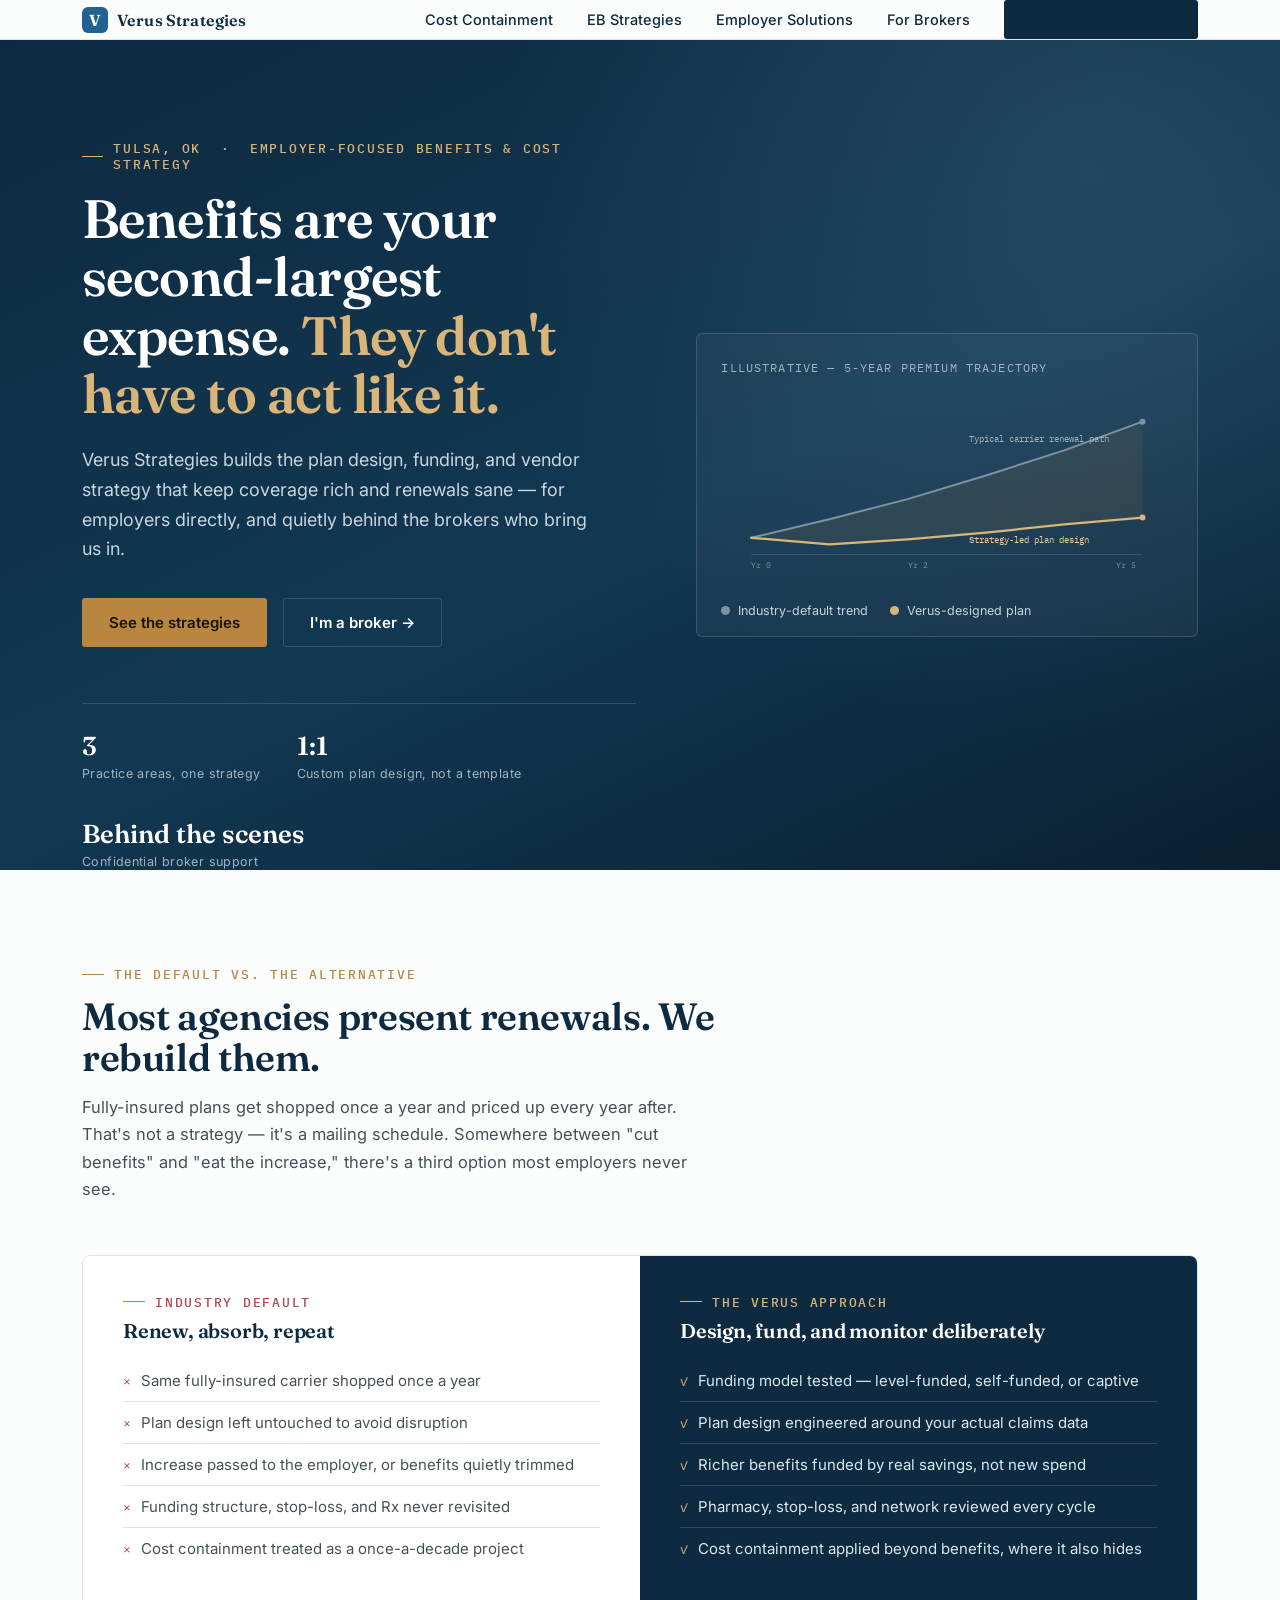
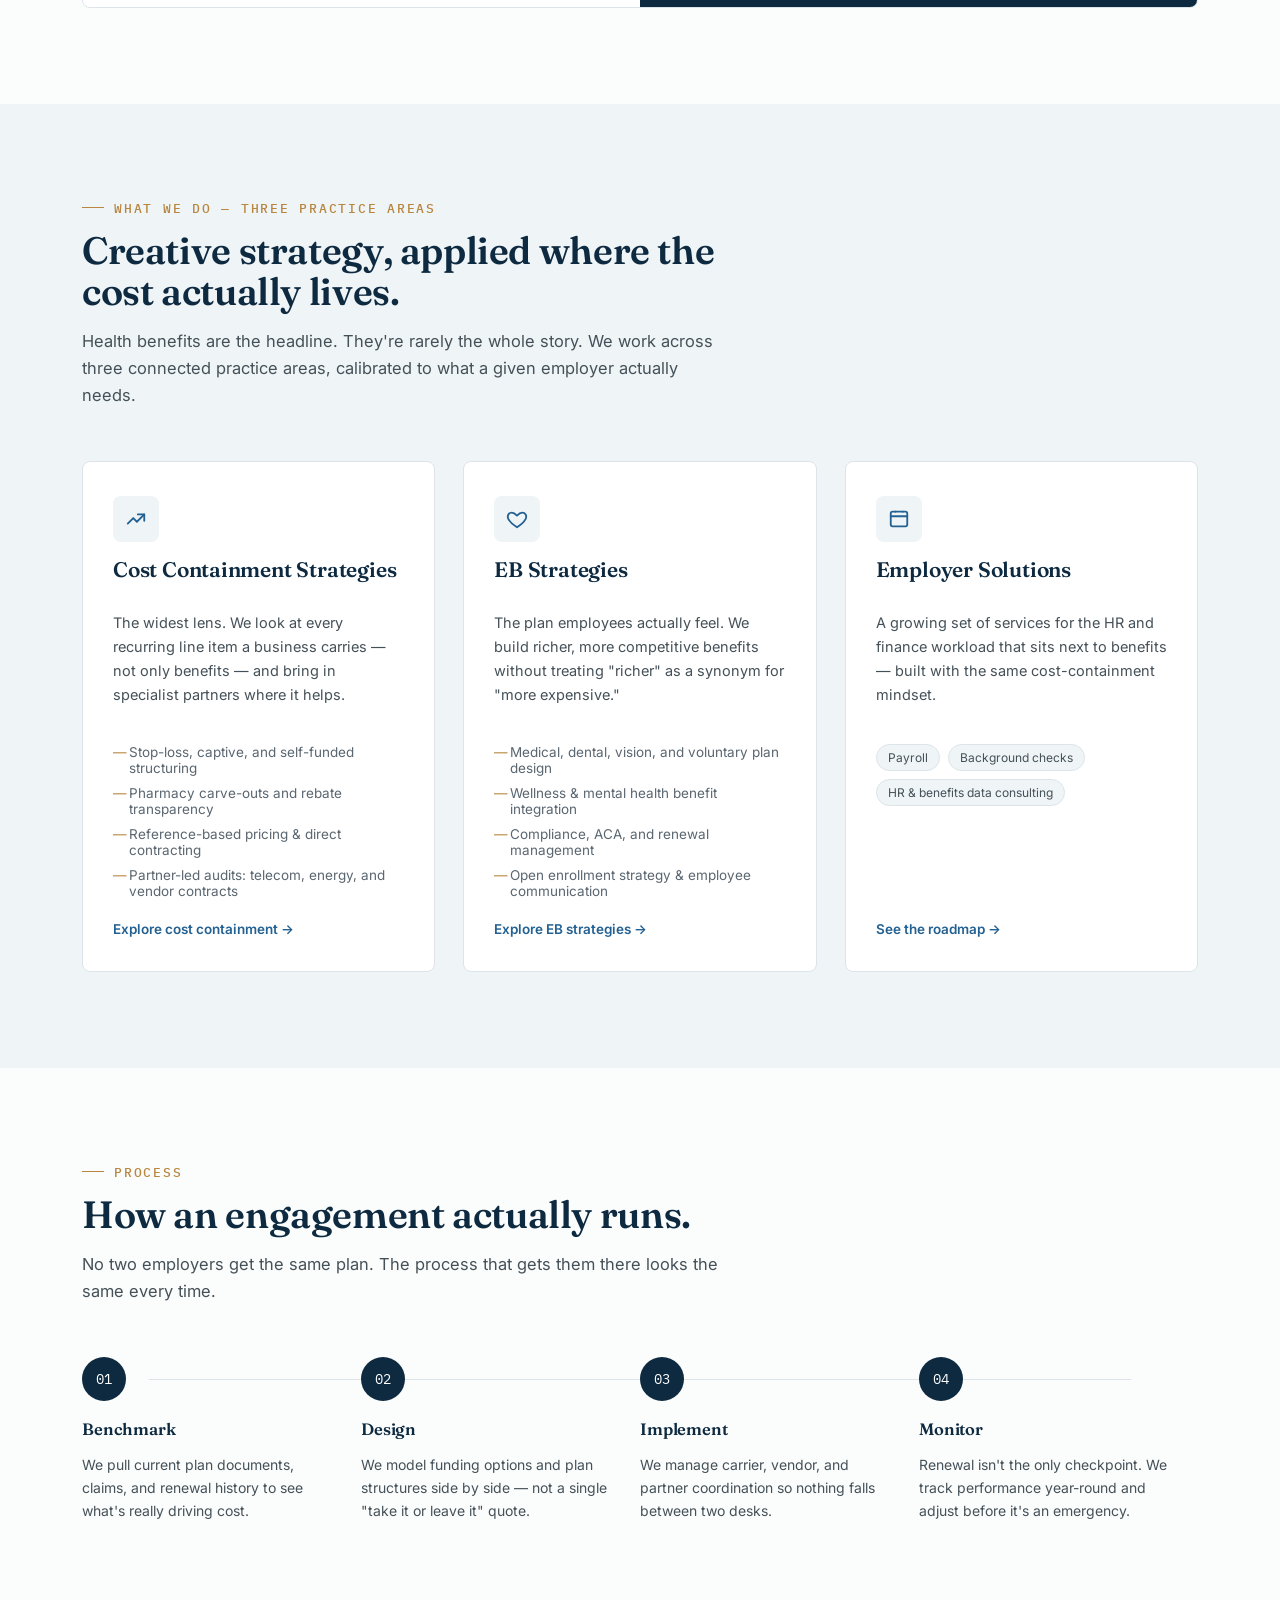
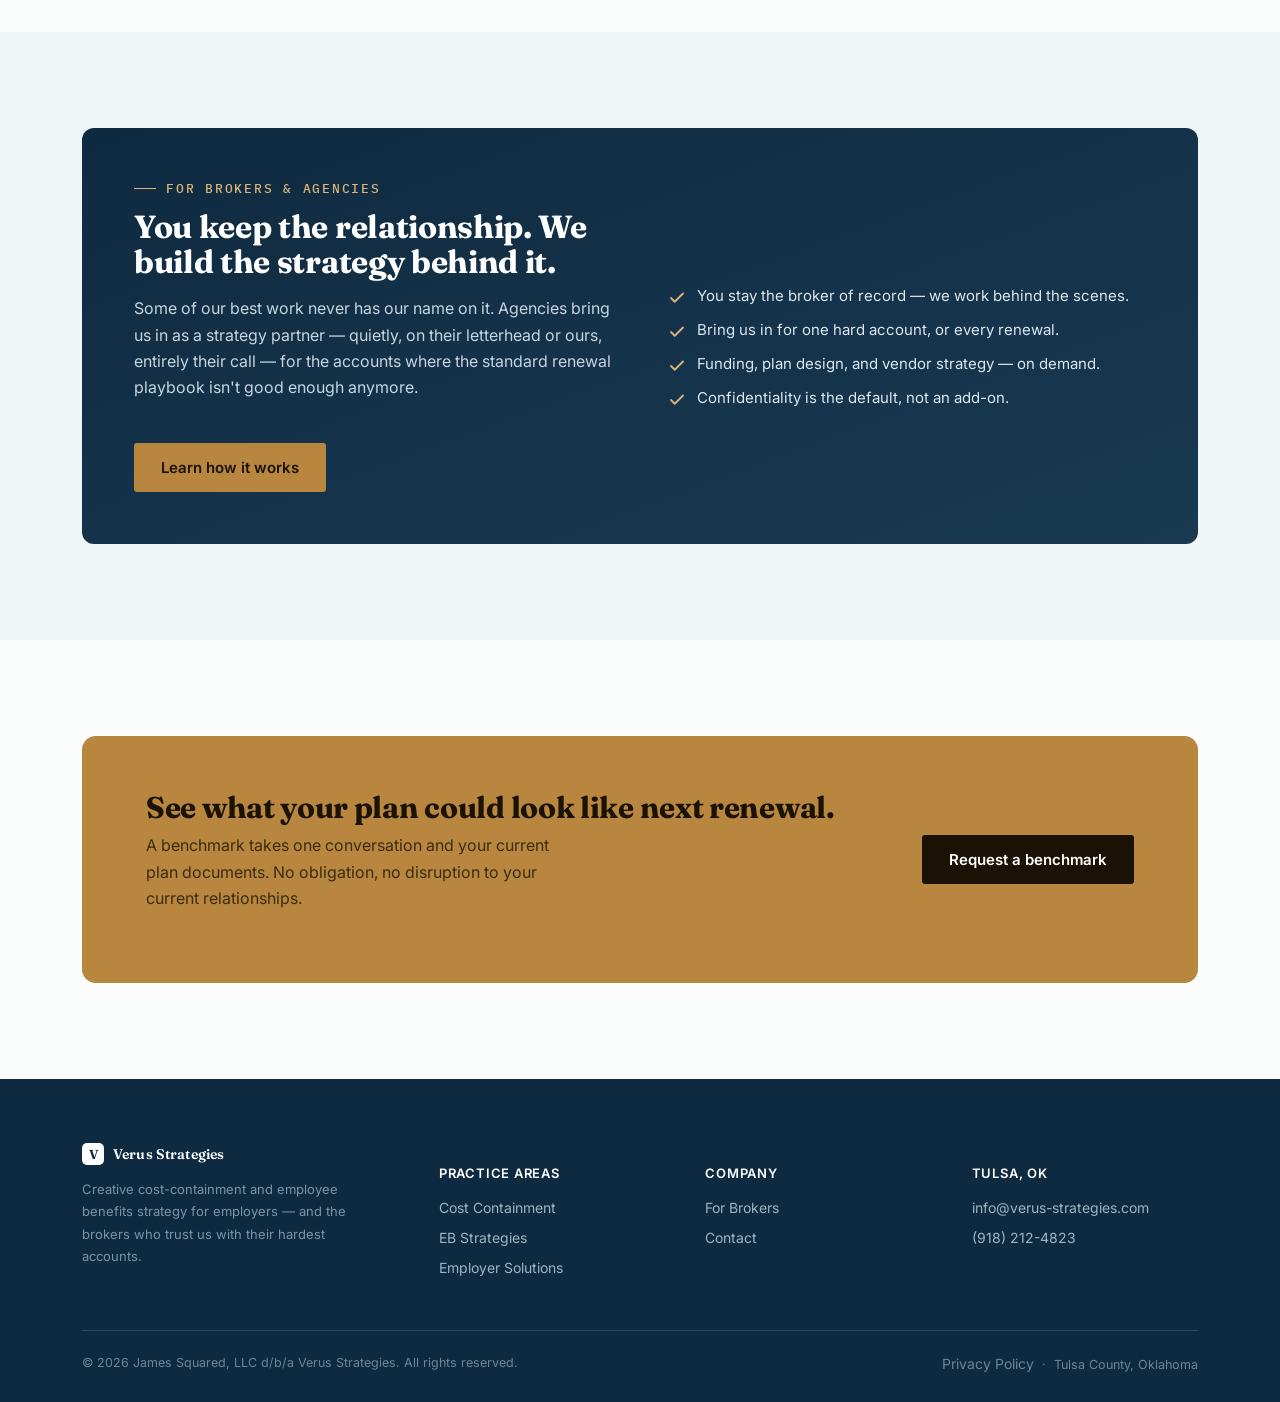
==== index.html @ 94677d98 "Create index.html" ====
<!DOCTYPE html>
<html lang="en">
<head>
<meta charset="UTF-8">
<meta name="viewport" content="width=device-width, initial-scale=1.0">
<meta name="description" content="Verus Strategies builds creative cost-containment and employee benefits strategy for employers in Tulsa, OK and beyond — and partners confidentially with brokers on their hardest accounts.">
<meta property="og:title" content="Cost Containment & Employee Benefits Strategy | Verus Strategies">
<meta property="og:description" content="Verus Strategies builds creative cost-containment and employee benefits strategy for employers in Tulsa, OK and beyond — and partners confidentially with brokers on their hardest accounts.">
<meta property="og:type" content="website">
<meta property="og:site_name" content="Verus Strategies">
<meta property="og:url" content="https://verus-strategies.com/">
<meta name="twitter:card" content="summary">
<meta name="twitter:title" content="Cost Containment & Employee Benefits Strategy | Verus Strategies">
<meta name="twitter:description" content="Verus Strategies builds creative cost-containment and employee benefits strategy for employers in Tulsa, OK and beyond — and partners confidentially with brokers on their hardest accounts.">
<meta name="theme-color" content="#236192">
<title>Verus Strategies — Cost Containment & Employee Benefits Strategy</title>
<link rel="preconnect" href="https://fonts.googleapis.com">
<link rel="preconnect" href="https://fonts.gstatic.com" crossorigin>
<link href="https://fonts.googleapis.com/css2?family=Fraunces:opsz,wght@9..144,400;9..144,500;9..144,600;9..144,650&family=Inter:wght@400;500;600;700&family=IBM+Plex+Mono:wght@400;500&display=swap" rel="stylesheet">
<link rel="stylesheet" href="assets/style.css">
<style>
  .hero{
    background:linear-gradient(155deg, var(--navy) 0%, var(--navy-2) 55%, #0A2032 100%);
    color:#fff;padding:100px 0 0;position:relative;overflow:hidden;
  }
  .hero::before{
    content:"";position:absolute;inset:0;
    background-image:radial-gradient(circle at 85% 15%, rgba(112,150,176,0.18), transparent 45%);
    pointer-events:none;
  }
  .hero-inner{display:grid;grid-template-columns:1.05fr 0.95fr;gap:60px;align-items:center;position:relative;z-index:2;}
  .hero h1{font-size:clamp(34px, 4.4vw, 54px);color:#fff;font-weight:600;max-width:640px;}
  .hero h1 em{font-style:normal;color:var(--brass-light);}
  .hero p.lead{color:#C7D5DF;font-size:18px;max-width:520px;margin-top:22px;}
  .hero-actions{display:flex;gap:16px;margin-top:34px;flex-wrap:wrap;}
  .hero-foot{display:flex;gap:36px;margin-top:56px;padding-top:26px;border-top:1px solid var(--line-dark);flex-wrap:wrap;}
  .hero-foot .stat b{display:block;font-family:'Fraunces',serif;font-size:26px;color:#fff;font-weight:600;}
  .hero-foot .stat span{font-size:12.5px;color:#9FB4C2;letter-spacing:0.03em;}
  .chart-card{background:rgba(255,255,255,0.04);border:1px solid var(--line-dark);border-radius:6px;padding:26px 24px 18px;margin-bottom:40px;}
  .chart-card .chart-title{font-family:'IBM Plex Mono',monospace;font-size:11.5px;letter-spacing:0.1em;text-transform:uppercase;color:#9FB4C2;margin-bottom:14px;}
  .chart-legend{display:flex;gap:22px;margin-top:14px;flex-wrap:wrap;}
  .chart-legend div{display:flex;align-items:center;gap:8px;font-size:12.5px;color:#C7D5DF;}
  .dot{width:9px;height:9px;border-radius:50%;display:inline-block;}
</style>
</head>
<body>

<header>
  <nav class="wrap">
    <a href="index.html" class="logo"><span class="logo-mark"><span class="logo-glyph">V</span><span class="logo-text">Verus Strategies</span></span></a>
    <div class="nav-links">
      <a href="cost-containment.html">Cost Containment</a>
      <a href="eb-strategies.html">EB Strategies</a>
      <a href="employer-solutions.html">Employer Solutions</a>
      <a href="brokers.html">For Brokers</a>
      <a href="contact.html" class="nav-cta">Request a Benchmark</a>
    </div>
    <button class="menu-toggle" aria-label="Menu">
      <svg width="22" height="16" viewBox="0 0 22 16"><rect width="22" height="2" fill="#0E2A40"/><rect y="7" width="22" height="2" fill="#0E2A40"/><rect y="14" width="22" height="2" fill="#0E2A40"/></svg>
    </button>
  </nav>
</header>

<section class="hero">
  <div class="wrap hero-inner">
    <div>
      <div class="eyebrow on-dark">TULSA, OK &nbsp;·&nbsp; EMPLOYER-FOCUSED BENEFITS &amp; COST STRATEGY</div>
      <h1 style="margin-top:18px;">Benefits are your second-largest expense. <em>They don't have to act like it.</em></h1>
      <p class="lead">Verus Strategies builds the plan design, funding, and vendor strategy that keep coverage rich and renewals sane — for employers directly, and quietly behind the brokers who bring us in.</p>
      <div class="hero-actions">
        <a href="cost-containment.html" class="btn btn-primary">See the strategies</a>
        <a href="brokers.html" class="btn btn-ghost">I'm a broker →</a>
      </div>
      <div class="hero-foot">
        <div class="stat"><b>3</b><span>Practice areas, one strategy</span></div>
        <div class="stat"><b>1:1</b><span>Custom plan design, not a template</span></div>
        <div class="stat"><b>Behind&nbsp;the&nbsp;scenes</b><span>Confidential broker support</span></div>
      </div>
    </div>

    <div class="chart-card reveal">
      <div class="chart-title">Illustrative — 5-year premium trajectory</div>
      <svg viewBox="0 0 600 260" width="100%" style="overflow:visible">
        <line x1="40" y1="220" x2="560" y2="220" stroke="rgba(255,255,255,0.18)" stroke-width="1"/>
        <text x="40" y="238" fill="#7C93A3" font-family="IBM Plex Mono" font-size="11">Yr 0</text>
        <text x="248" y="238" fill="#7C93A3" font-family="IBM Plex Mono" font-size="11">Yr 2</text>
        <text x="552" y="238" fill="#7C93A3" font-family="IBM Plex Mono" font-size="11" text-anchor="end">Yr 5</text>
        <polygon points="40,197.65 144,173.06 248,146.24 352,114.94 456,81.43 560,43.43 560,170.83 456,179.77 352,190.94 248,199.88 144,206.59 40,197.65" fill="var(--brass)" opacity="0.10"/>
        <polyline points="40,197.65 144,173.06 248,146.24 352,114.94 456,81.43 560,43.43" fill="none" stroke="#7C93A3" stroke-width="2.5" stroke-linecap="round" stroke-linejoin="round"/>
        <polyline points="40,197.65 144,206.59 248,199.88 352,190.94 456,179.77 560,170.83" fill="none" stroke="var(--brass-light)" stroke-width="3" stroke-linecap="round" stroke-linejoin="round"/>
        <circle cx="560" cy="43.43" r="4" fill="#7C93A3"/>
        <circle cx="560" cy="170.83" r="4" fill="var(--brass-light)"/>
        <text x="330" y="70" fill="#9FB4C2" font-family="IBM Plex Mono" font-size="11.5">Typical carrier renewal path</text>
        <text x="330" y="205" fill="#E9CFA0" font-family="IBM Plex Mono" font-size="11.5">Strategy-led plan design</text>
      </svg>
      <div class="chart-legend">
        <div><span class="dot" style="background:#7C93A3"></span>Industry-default trend</div>
        <div><span class="dot" style="background:var(--brass-light)"></span>Verus-designed plan</div>
      </div>
    </div>
  </div>
</section>

<section id="problem">
  <div class="wrap">
    <div class="section-head reveal">
      <div class="eyebrow">The default vs. the alternative</div>
      <h2>Most agencies present renewals. We rebuild them.</h2>
      <p>Fully-insured plans get shopped once a year and priced up every year after. That's not a strategy — it's a mailing schedule. Somewhere between "cut benefits" and "eat the increase," there's a third option most employers never see.</p>
    </div>
    <div class="compare reveal">
      <div class="default">
        <div class="eyebrow" style="color:#B0464B">Industry default</div>
        <h3>Renew, absorb, repeat</h3>
        <ul>
          <li><span class="mark">×</span>Same fully-insured carrier shopped once a year</li>
          <li><span class="mark">×</span>Plan design left untouched to avoid disruption</li>
          <li><span class="mark">×</span>Increase passed to the employer, or benefits quietly trimmed</li>
          <li><span class="mark">×</span>Funding structure, stop-loss, and Rx never revisited</li>
          <li><span class="mark">×</span>Cost containment treated as a once-a-decade project</li>
        </ul>
      </div>
      <div class="verus">
        <div class="eyebrow">The Verus approach</div>
        <h3>Design, fund, and monitor deliberately</h3>
        <ul>
          <li><span class="mark">✓</span>Funding model tested — level-funded, self-funded, or captive</li>
          <li><span class="mark">✓</span>Plan design engineered around your actual claims data</li>
          <li><span class="mark">✓</span>Richer benefits funded by real savings, not new spend</li>
          <li><span class="mark">✓</span>Pharmacy, stop-loss, and network reviewed every cycle</li>
          <li><span class="mark">✓</span>Cost containment applied beyond benefits, where it also hides</li>
        </ul>
      </div>
    </div>
  </div>
</section>

<section class="section-alt">
  <div class="wrap">
    <div class="section-head reveal">
      <div class="eyebrow">What we do — three practice areas</div>
      <h2>Creative strategy, applied where the cost actually lives.</h2>
      <p>Health benefits are the headline. They're rarely the whole story. We work across three connected practice areas, calibrated to what a given employer actually needs.</p>
    </div>

    <div class="pillars">
      <div class="pillar reveal">
        <div class="icon">
          <svg width="22" height="22" viewBox="0 0 24 24" fill="none"><path d="M3 17l6-6 4 4 8-8" stroke="currentColor" stroke-width="2" stroke-linecap="round" stroke-linejoin="round"/><path d="M14 7h7v7" stroke="currentColor" stroke-width="2" stroke-linecap="round" stroke-linejoin="round"/></svg>
        </div>
        <h3>Cost Containment Strategies</h3>
        <p>The widest lens. We look at every recurring line item a business carries — not only benefits — and bring in specialist partners where it helps.</p>
        <ul>
          <li>Stop-loss, captive, and self-funded structuring</li>
          <li>Pharmacy carve-outs and rebate transparency</li>
          <li>Reference-based pricing &amp; direct contracting</li>
          <li>Partner-led audits: telecom, energy, and vendor contracts</li>
        </ul>
        <a href="cost-containment.html" class="learn-more">Explore cost containment →</a>
      </div>

      <div class="pillar reveal">
        <div class="icon">
          <svg width="22" height="22" viewBox="0 0 24 24" fill="none"><path d="M12 21s-7-4.35-9.5-9.1C1 8.4 2.9 5 6.3 5 8.4 5 10 6.2 12 8.3 14 6.2 15.6 5 17.7 5c3.4 0 5.3 3.4 3.8 6.9C19 16.65 12 21 12 21z" stroke="currentColor" stroke-width="2" stroke-linejoin="round"/></svg>
        </div>
        <h3>EB Strategies</h3>
        <p>The plan employees actually feel. We build richer, more competitive benefits without treating "richer" as a synonym for "more expensive."</p>
        <ul>
          <li>Medical, dental, vision, and voluntary plan design</li>
          <li>Wellness &amp; mental health benefit integration</li>
          <li>Compliance, ACA, and renewal management</li>
          <li>Open enrollment strategy &amp; employee communication</li>
        </ul>
        <a href="eb-strategies.html" class="learn-more">Explore EB strategies →</a>
      </div>

      <div class="pillar reveal">
        <div class="icon">
          <svg width="22" height="22" viewBox="0 0 24 24" fill="none"><rect x="3" y="4" width="18" height="16" rx="2" stroke="currentColor" stroke-width="2"/><path d="M3 9h18M8 4v0M16 4v0" stroke="currentColor" stroke-width="2" stroke-linecap="round"/></svg>
        </div>
        <h3>Employer Solutions</h3>
        <p>A growing set of services for the HR and finance workload that sits next to benefits — built with the same cost-containment mindset.</p>
        <div class="roadmap-chips">
          <span class="chip">Payroll</span>
          <span class="chip">Background checks</span>
          <span class="chip">HR &amp; benefits data consulting</span>
        </div>
        <a href="employer-solutions.html" class="learn-more">See the roadmap →</a>
      </div>
    </div>
  </div>
</section>

<section>
  <div class="wrap">
    <div class="section-head reveal">
      <div class="eyebrow">Process</div>
      <h2>How an engagement actually runs.</h2>
      <p>No two employers get the same plan. The process that gets them there looks the same every time.</p>
    </div>
    <div class="process">
      <div class="step reveal">
        <div class="num">01</div>
        <h4>Benchmark</h4>
        <p>We pull current plan documents, claims, and renewal history to see what's really driving cost.</p>
      </div>
      <div class="step reveal">
        <div class="num">02</div>
        <h4>Design</h4>
        <p>We model funding options and plan structures side by side — not a single "take it or leave it" quote.</p>
      </div>
      <div class="step reveal">
        <div class="num">03</div>
        <h4>Implement</h4>
        <p>We manage carrier, vendor, and partner coordination so nothing falls between two desks.</p>
      </div>
      <div class="step reveal">
        <div class="num">04</div>
        <h4>Monitor</h4>
        <p>Renewal isn't the only checkpoint. We track performance year-round and adjust before it's an emergency.</p>
      </div>
    </div>
  </div>
</section>

<section class="section-alt">
  <div class="wrap">
    <div class="callout dark reveal">
      <div>
        <div class="eyebrow on-dark">For brokers &amp; agencies</div>
        <h2 style="margin-top:14px;font-size:clamp(26px,3vw,32px);">You keep the relationship. We build the strategy behind it.</h2>
        <p style="margin-top:16px;">Some of our best work never has our name on it. Agencies bring us in as a strategy partner — quietly, on their letterhead or ours, entirely their call — for the accounts where the standard renewal playbook isn't good enough anymore.</p>
        <a href="brokers.html" class="btn btn-primary" style="margin-top:26px;">Learn how it works</a>
      </div>
      <ul>
        <li><svg width="18" height="18" viewBox="0 0 24 24" fill="none"><path d="M20 6L9 17l-5-5" stroke="#D9B579" stroke-width="2.4" stroke-linecap="round" stroke-linejoin="round"/></svg>You stay the broker of record — we work behind the scenes.</li>
        <li><svg width="18" height="18" viewBox="0 0 24 24" fill="none"><path d="M20 6L9 17l-5-5" stroke="#D9B579" stroke-width="2.4" stroke-linecap="round" stroke-linejoin="round"/></svg>Bring us in for one hard account, or every renewal.</li>
        <li><svg width="18" height="18" viewBox="0 0 24 24" fill="none"><path d="M20 6L9 17l-5-5" stroke="#D9B579" stroke-width="2.4" stroke-linecap="round" stroke-linejoin="round"/></svg>Funding, plan design, and vendor strategy — on demand.</li>
        <li><svg width="18" height="18" viewBox="0 0 24 24" fill="none"><path d="M20 6L9 17l-5-5" stroke="#D9B579" stroke-width="2.4" stroke-linecap="round" stroke-linejoin="round"/></svg>Confidentiality is the default, not an add-on.</li>
      </ul>
    </div>
  </div>
</section>

<section>
  <div class="wrap">
    <div class="cta-band reveal">
      <div>
        <h2>See what your plan could look like next renewal.</h2>
        <p>A benchmark takes one conversation and your current plan documents. No obligation, no disruption to your current relationships.</p>
      </div>
      <a href="contact.html" class="btn btn-primary">Request a benchmark</a>
    </div>
  </div>
</section>

<footer>
  <div class="wrap">
    <div class="footer-grid">
      <div>
        <div class="foot-logo"><span class="logo-mark on-dark footer-size"><span class="logo-glyph">V</span><span class="logo-text">Verus Strategies</span></span></div>
        <p class="foot-note">Creative cost-containment and employee benefits strategy for employers — and the brokers who trust us with their hardest accounts.</p>
      </div>
      <div>
        <h5>Practice Areas</h5>
        <ul>
          <li><a href="cost-containment.html">Cost Containment</a></li>
          <li><a href="eb-strategies.html">EB Strategies</a></li>
          <li><a href="employer-solutions.html">Employer Solutions</a></li>
        </ul>
      </div>
      <div>
        <h5>Company</h5>
        <ul>
          <li><a href="brokers.html">For Brokers</a></li>
          <li><a href="contact.html">Contact</a></li>
        </ul>
      </div>
      <div>
        <h5>Tulsa, OK</h5>
        <ul>
          <li><a href="mailto:info@verus-strategies.com">info@verus-strategies.com</a></li>
          <li><a href="tel:+19182124823">(918) 212-4823</a></li>
        </ul>
      </div>
    </div>
    <div class="foot-bottom">
      <span>© 2026 James Squared, LLC d/b/a Verus Strategies. All rights reserved.</span>
      <span><a href="privacy-policy.html" style="color:inherit;">Privacy Policy</a> &nbsp;·&nbsp; Tulsa County, Oklahoma</span>
    </div>
  </div>
</footer>

<script src="assets/main.js"></script>
</body>
</html>
---- assets/style.css ----
:root{
    --navy:#0E2A40;
    --navy-2:#123852;
    --blue:#236192;
    --steel:#7096B0;
    --mist:#EFF4F7;
    --paper:#FBFCFC;
    --brass:#B8863E;
    --brass-light:#D9B579;
    --graphite:#455158;
    --line:#DCE4E9;
    --line-dark:rgba(255,255,255,0.14);
    --maxw:1180px;
}
*{box-sizing:border-box;}
html{scroll-behavior:smooth;}
body{
    margin:0;
    font-family:'Inter',sans-serif;
    color:var(--graphite);
    background:var(--paper);
    -webkit-font-smoothing:antialiased;
}
img{max-width:100%;display:block;}
a{color:inherit;text-decoration:none;}
.wrap{max-width:var(--maxw);margin:0 auto;padding:0 32px;}
h1,h2,h3,h4{
    font-family:'Fraunces',serif;
    color:var(--navy);
    margin:0;
    line-height:1.08;
    letter-spacing:-0.01em;
}
.eyebrow{
    font-family:'IBM Plex Mono',monospace;
    font-size:12.5px;
    letter-spacing:0.14em;
    text-transform:uppercase;
    color:var(--brass);
    font-weight:500;
    display:flex;
    align-items:center;
    gap:10px;
}
.eyebrow::before{
    content:"";
    width:22px;height:1px;background:var(--brass);
    display:inline-block;
}
.eyebrow.on-dark{color:var(--brass-light);}
.eyebrow.on-dark::before{background:var(--brass-light);}
p{line-height:1.65;}
.btn{
    display:inline-flex;
    align-items:center;
    gap:8px;
    font-family:'Inter',sans-serif;
    font-weight:600;
    font-size:15px;
    padding:14px 26px;
    border-radius:3px;
    cursor:pointer;
    border:1px solid transparent;
    transition:transform .18s ease, box-shadow .18s ease, background .18s ease, border-color .18s ease;
    background:none;
}
.btn-primary{background:var(--brass);color:#1a1305;}
.btn-primary:hover{background:var(--brass-light);transform:translateY(-1px);}
.btn-ghost{border-color:var(--line-dark);color:#fff;}
.btn-ghost:hover{border-color:#fff;background:rgba(255,255,255,0.06);}
.btn-outline{border-color:var(--blue);color:var(--blue);}
.btn-outline:hover{background:var(--blue);color:#fff;}
.btn-dark{background:var(--navy);color:#fff;}
.btn-dark:hover{background:var(--blue);}

/* NAV */
header{
    position:sticky;top:0;z-index:50;
    background:rgba(251,252,252,0.92);
    backdrop-filter:blur(10px);
    border-bottom:1px solid var(--line);
}
nav{
    max-width:var(--maxw);margin:0 auto;padding:16px 32px;
    display:flex;align-items:center;justify-content:space-between;
}
nav .logo img{height:32px;}
.nav-links{display:flex;gap:34px;align-items:center;}
.nav-links a{
    font-size:14.5px;font-weight:500;color:var(--navy);
    position:relative;
}
.nav-links a.active{color:var(--blue);}
.nav-links a::after{
    content:"";position:absolute;left:0;bottom:-6px;width:0;height:2px;
    background:var(--brass);transition:width .2s ease;
}
.nav-links a:hover::after{width:100%;}
.nav-links a.active::after{width:100%;}
.nav-cta{background:var(--navy);color:#fff;padding:11px 20px;border-radius:3px;font-size:14px;font-weight:600;}
.nav-cta:hover{background:var(--blue);}
.menu-toggle{display:none;background:none;border:none;cursor:pointer;}

/* GENERIC SECTION */
section{padding:96px 0;}
.section-head{max-width:640px;margin-bottom:52px;}
.section-head h2{font-size:clamp(28px,3vw,38px);margin-top:14px;font-weight:600;}
.section-head p{margin-top:16px;font-size:16.5px;color:var(--graphite);}
.section-alt{background:var(--mist);}

/* PAGE HERO (interior pages) */
.page-hero{
    background:linear-gradient(155deg, var(--navy) 0%, var(--navy-2) 55%, #0A2032 100%);
    color:#fff;
    padding:80px 0 74px;
    position:relative;
    overflow:hidden;
}
.page-hero::before{
    content:"";position:absolute;inset:0;
    background-image:radial-gradient(circle at 85% 15%, rgba(112,150,176,0.18), transparent 45%);
    pointer-events:none;
}
.page-hero .inner{position:relative;z-index:2;max-width:720px;}
.breadcrumb{font-size:13px;color:#9FB4C2;margin-bottom:18px;display:flex;gap:8px;align-items:center;}
.breadcrumb a:hover{color:#fff;}
.page-hero h1{color:#fff;font-size:clamp(30px,4vw,46px);font-weight:600;margin-top:16px;}
.page-hero p.lead{color:#C7D5DF;font-size:17.5px;max-width:560px;margin-top:20px;}
.page-hero .hero-actions{display:flex;gap:16px;margin-top:32px;flex-wrap:wrap;}

/* CONTENT GRID (feature blocks on practice pages) */
.feature-grid{display:grid;grid-template-columns:repeat(2,1fr);gap:24px;}
.feature-card{
    background:#fff;border:1px solid var(--line);border-radius:8px;
    padding:32px 30px;display:flex;flex-direction:column;gap:14px;
}
.feature-card .icon{
    width:44px;height:44px;border-radius:8px;background:var(--mist);
    display:flex;align-items:center;justify-content:center;color:var(--blue);
}
.feature-card h3{font-size:19px;font-weight:600;}
.feature-card p{font-size:14.5px;}
.feature-card ul{margin:4px 0 0;padding:0;list-style:none;display:flex;flex-direction:column;gap:8px;}
.feature-card li{font-size:13.5px;padding-left:16px;position:relative;color:#5A6670;}
.feature-card li::before{content:"—";position:absolute;left:0;color:var(--brass);}

/* CALLOUT (partner network, roadmap, etc.) */
.callout{
    display:grid;grid-template-columns:1fr 1fr;gap:56px;align-items:center;
    background:#fff;border:1px solid var(--line);border-radius:12px;padding:52px;
}
.callout.dark{
    background:linear-gradient(160deg,#0E2A40,#1A3A52);color:#DCE7EE;border:none;
}
.callout.dark h2, .callout.dark h3{color:#fff;}
.callout.dark p{color:#C7D5DF;}
.callout ul{margin:22px 0 0;padding:0;list-style:none;display:flex;flex-direction:column;gap:13px;}
.callout li{display:flex;gap:11px;font-size:15px;}
.callout li svg{flex-shrink:0;margin-top:3px;}

/* TIMELINE / PROCESS (sequential — numbering appropriate) */
.process{display:grid;grid-template-columns:repeat(4,1fr);gap:0;position:relative;}
.process::before{
    content:"";position:absolute;top:22px;left:6%;right:6%;height:1px;background:var(--line);
}
.process.dark::before{background:var(--line-dark);}
.step{padding:0 20px 0 0;position:relative;}
.step .num{
    width:44px;height:44px;border-radius:50%;background:var(--navy);color:#fff;
    display:flex;align-items:center;justify-content:center;font-family:'IBM Plex Mono',monospace;
    font-size:14px;position:relative;z-index:2;margin-bottom:20px;
}
.process.dark .num{background:var(--brass);color:#1a1305;}
.step h4{font-size:16.5px;font-weight:600;margin-bottom:8px;}
.step p{font-size:14px;color:var(--graphite);}
.process.dark .step h4{color:#fff;}
.process.dark .step p{color:#C7D5DF;}

/* CHIPS / ROADMAP */
.roadmap-chips{display:flex;flex-wrap:wrap;gap:8px;margin-top:6px;}
.chip{
    font-size:12px;padding:5px 11px;border-radius:20px;background:var(--mist);
    color:var(--graphite);border:1px solid var(--line);
}
.chip.on-dark{background:rgba(255,255,255,0.08);border-color:var(--line-dark);color:#DCE7EE;}
.tag{
    align-self:flex-start;font-family:'IBM Plex Mono',monospace;font-size:10.5px;
    letter-spacing:0.08em;text-transform:uppercase;padding:4px 9px;border-radius:20px;
    background:rgba(184,134,62,0.12);color:var(--brass);
}

/* ROADMAP TIMELINE (employer solutions page) */
.roadmap-track{display:flex;flex-direction:column;gap:0;border-left:2px solid var(--line);margin-left:12px;}
.roadmap-item{position:relative;padding:0 0 40px 34px;}
.roadmap-item:last-child{padding-bottom:0;}
.roadmap-item::before{
    content:"";position:absolute;left:-8px;top:2px;width:14px;height:14px;border-radius:50%;
    background:var(--paper);border:2px solid var(--brass);
}
.roadmap-item.live::before{background:var(--brass);}
.roadmap-item h4{font-size:17px;font-weight:600;color:var(--navy);margin-bottom:6px;}
.roadmap-item p{font-size:14.5px;margin:0;}
.roadmap-item .status{
    font-family:'IBM Plex Mono',monospace;font-size:11px;letter-spacing:0.08em;text-transform:uppercase;
    color:var(--brass);margin-bottom:6px;display:block;
}

/* COMPARE (used on homepage + reused) */
.compare{display:grid;grid-template-columns:1fr 1fr;gap:0;border:1px solid var(--line);border-radius:8px;overflow:hidden;}
.compare > div{padding:38px 40px;}
.compare .default{background:#fff;}
.compare .verus{background:var(--navy);color:#DCE7EE;}
.compare .verus h3, .compare .verus .eyebrow{color:#fff;}
.compare .verus .eyebrow{color:var(--brass-light);}anslate(-50%,-50%);
}
.faq-q .plus::before{width:14px;height:2px;}
.faq-q .plus::after{width:2px;height:14px;transition:transform .2s ease;}
.faq-item.open .faq-q .plus::after{transform:translate(-50%,-50%) rotate(90deg) scaleY(0);}
.faq-a{max-height:0;overflow:hidden;transition:max-height .3s ease;}
.faq-a p{padding:0 4px 22px;font-size:14.5px;max-width:640px;}
.faq-item.open .faq-a{max-height:280px;}

/* CTA BAND */
.cta-band{
    background:var(--brass);border-radius:14px;padding:56px 64px;
    display:flex;align-items:center;justify-content:space-between;gap:40px;flex-wrap:wrap;
}
.cta-band h2{color:#1A1305;font-size:30px;}
.cta-band p{color:#3a2c11;margin-top:8px;max-width:420px;}
.cta-band .btn-primary{background:#1A1305;color:#fff;}
.cta-band .btn-primary:hover{background:#2c220e;}

/* CONTACT PAGE */
.contact-grid{display:grid;grid-template-columns:0.9fr 1.1fr;gap:56px;}
.contact-paths{display:flex;flex-direction:column;gap:20px;}
.path-card{
    border:1px solid var(--line);border-radius:10px;padding:26px 28px;
    display:flex;flex-direction:column;gap:6px;cursor:pointer;transition:border-color .2s ease, background .2s ease;
}
.path-card.active{border-color:var(--blue);background:var(--mist);}
.path-card h4{font-size:17px;font-weight:600;color:var(--navy);}
.path-card p{font-size:13.5px;margin:0;}
.contact-info{display:flex;flex-direction:column;gap:10px;margin-top:16px;font-size:14.5px;}
.contact-info a:hover{color:var(--blue);}
.form-card{background:#fff;border:1px solid var(--line);border-radius:12px;padding:38px;}
.form-row{display:grid;grid-template-columns:1fr 1fr;gap:16px;margin-bottom:16px;}
.form-field{display:flex;flex-direction:column;gap:6px;}
.form-field.full{grid-column:1/-1;}
.form-field label{font-size:12.5px;font-weight:600;color:var(--navy);letter-spacing:0.02em;}
.form-field input, .form-field select, .form-field textarea{
    border:1px solid var(--line);border-radius:5px;padding:11px 13px;font-family:'Inter',sans-serif;
    font-size:14.5px;color:var(--graphite);background:var(--paper);
}
.form-field textarea{resize:vertical;min-height:100px;}
.form-field input:focus, .form-field select:focus, .form-field textarea:focus{
    outline:none;border-color:var(--blue);
}
.form-note{font-size:12.5px;color:#8996A0;margin-top:14px;}
.form-success{
    display:none;background:var(--mist);border:1px solid var(--line);border-radius:8px;
    padding:22px 26px;font-size:14.5px;color:var(--navy);
}
.form-success.show{display:block;}

/* FOOTER */
footer{background:var(--navy);color:#9FB4C2;padding:64px 0 30px;}
.footer-grid{display:grid;grid-template-columns:1.4fr 1fr 1fr 1fr;gap:40px;}
footer h5{color:#fff;font-family:'Inter',sans-serif;font-size:13px;letter-spacing:0.06em;text-transform:uppercase;margin-bottom:16px;font-weight:600;}
footer ul{list-style:none;margin:0;padding:0;display:flex;flex-direction:column;gap:10px;}
footer a{font-size:14px;}
footer a:hover{color:#fff;}
footer .foot-logo img{height:26px;margin-bottom:14px;}
footer .foot-note{font-size:13px;line-height:1.7;max-width:280px;color:#7C93A3;}
.foot-bottom{
    margin-top:50px;padding-top:24px;border-top:1px solid var(--line-dark);
    display:flex;justify-content:space-between;font-size:12.5px;color:#6E8494;flex-wrap:wrap;gap:10px;
}

/* reveal animation */
.reveal{opacity:0;transform:translateY(18px);transition:opacity .7s ease, transform .7s ease;}
.reveal.in{opacity:1;transform:translateY(0);}

@media (prefers-reduced-motion: reduce){
    .reveal{opacity:1;transform:none;transition:none;}
    html{scroll-behavior:auto;}
}

@media (max-width:980px){
    .hero-inner{grid-template-columns:1fr;}
    .compare{grid-template-columns:1fr;}
    .pillars{grid-template-columns:1fr;}
    .feature-grid{grid-template-columns:1fr;}
    .callout{grid-template-columns:1fr;gap:32px;padding:40px;}
    .process{grid-template-columns:1fr 1fr;row-gap:34px;}
    .process::before{display:none;}
    .footer-grid{grid-template-columns:1fr 1fr;row-gap:34px;}
    .nav-links{display:none;}
    .menu-toggle{display:block;}
    .contact-grid{grid-template-columns:1fr;}
    .form-row{grid-template-columns:1fr;}
}
@media (max-width:600px){
    .wrap{padding:0 20px;}
    section{padding:70px 0;}
    .process{grid-template-columns:1fr;}
    .cta-band{padding:40px 28px;flex-direction:column;align-items:flex-start;}
    .footer-grid{grid-template-columns:1fr;}
    .form-card{padding:26px;}
}


/* Logo mark — pure CSS wordmark (swap for the real logo file whenever convenient) */
.logo-mark{display:inline-flex;align-items:center;gap:9px;}
.logo-mark .logo-glyph{
    width:26px;height:26px;border-radius:6px;
    background:var(--blue);
    color:#fff;font-family:'Fraunces',serif;font-weight:650;font-size:16px;
    display:flex;align-items:center;justify-content:center;
    flex-shrink:0;
}
.logo-mark .logo-text{
    font-family:'Fraunces',serif;font-weight:600;font-size:16px;letter-spacing:0.01em;color:var(--navy);
    white-space:nowrap;
}
.logo-mark.on-dark .logo-glyph{background:#fff;color:var(--navy);}
.logo-mark.on-dark .logo-text{color:#fff;}
.logo-mark.footer-size .logo-glyph{width:22px;height:22px;font-size:13px;border-radius:5px;}
.logo-mark.footer-size .logo-text{font-size:14px;}

.compare .verus .eyebrow::before{background:var(--brass-light);}
.compare h3{font-size:20px;margin:10px 0 18px;font-weight:600;}
.compare ul{margin:0;padding:0;list-style:none;}
.compare li{padding:11px 0;border-top:1px solid var(--line);font-size:15px;display:flex;gap:10px;}
.compare .verus li{border-top:1px solid var(--line-dark);}
.compare li:first-child{border-top:none;}
.compare li .mark{font-family:'IBM Plex Mono',monospace;font-size:13px;flex-shrink:0;margin-top:2px;}
.compare .default li .mark{color:#B0464B;}
.compare .verus li .mark{color:var(--brass-light);}

/* PILLARS (homepage) */
.pillars{display:grid;grid-template-columns:repeat(3,1fr);gap:28px;}
.pillar{
    background:#fff;border:1px solid var(--line);border-radius:8px;
    padding:34px 30px;display:flex;flex-direction:column;gap:16px;
    transition:transform .25s ease, box-shadow .25s ease, border-color .25s ease;
}
.pillar:hover{transform:translateY(-4px);box-shadow:0 18px 40px rgba(15,42,64,0.08);border-color:transparent;}
.pillar .icon{
    width:46px;height:46px;border-radius:8px;background:var(--mist);
    display:flex;align-items:center;justify-content:center;color:var(--blue);
}
.pillar h3{font-size:21px;font-weight:600;}
.pillar p{font-size:14.5px;color:var(--graphite);}
.pillar ul{margin:6px 0 0;padding:0;list-style:none;display:flex;flex-direction:column;gap:9px;}
.pillar li{font-size:13.5px;padding-left:16px;position:relative;color:#5A6670;}
.pillar li::before{content:"—";position:absolute;left:0;color:var(--brass);}
.pillar .learn-more{margin-top:auto;padding-top:6px;font-size:13.5px;font-weight:600;color:var(--blue);display:inline-flex;align-items:center;gap:6px;}

/* FAQ ACCORDION */
.faq-list{display:flex;flex-direction:column;border-top:1px solid var(--line);}
.faq-item{border-bottom:1px solid var(--line);}
.faq-q{
    width:100%;text-align:left;background:none;border:none;cursor:pointer;
    padding:22px 4px;display:flex;justify-content:space-between;align-items:center;gap:20px;
    font-family:'Inter',sans-serif;font-size:16.5px;font-weight:600;color:var(--navy);
}
.faq-q .plus{
    flex-shrink:0;width:22px;height:22px;position:relative;
}
.faq-q .plus::before, .faq-q .plus::after{
    content:"";position:absolute;background:var(--brass);top:50%;left:50%;transform:tr
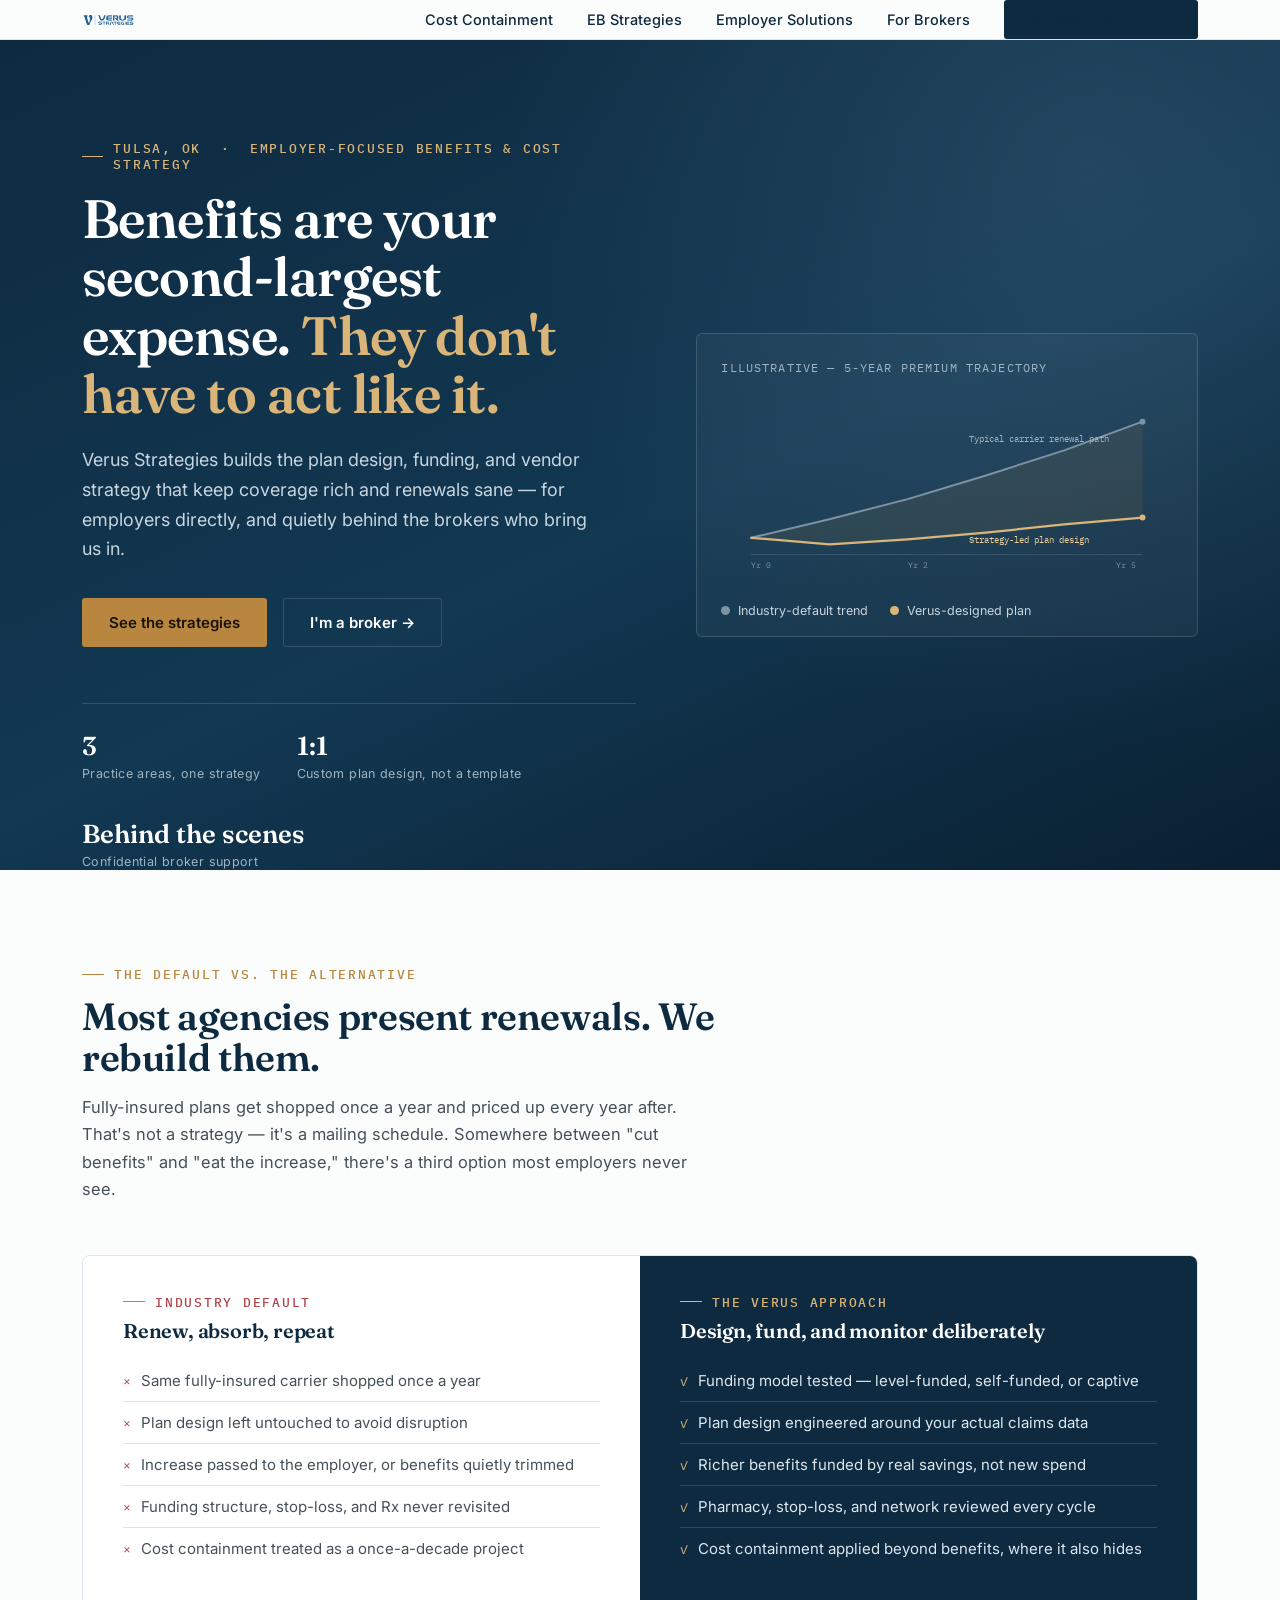
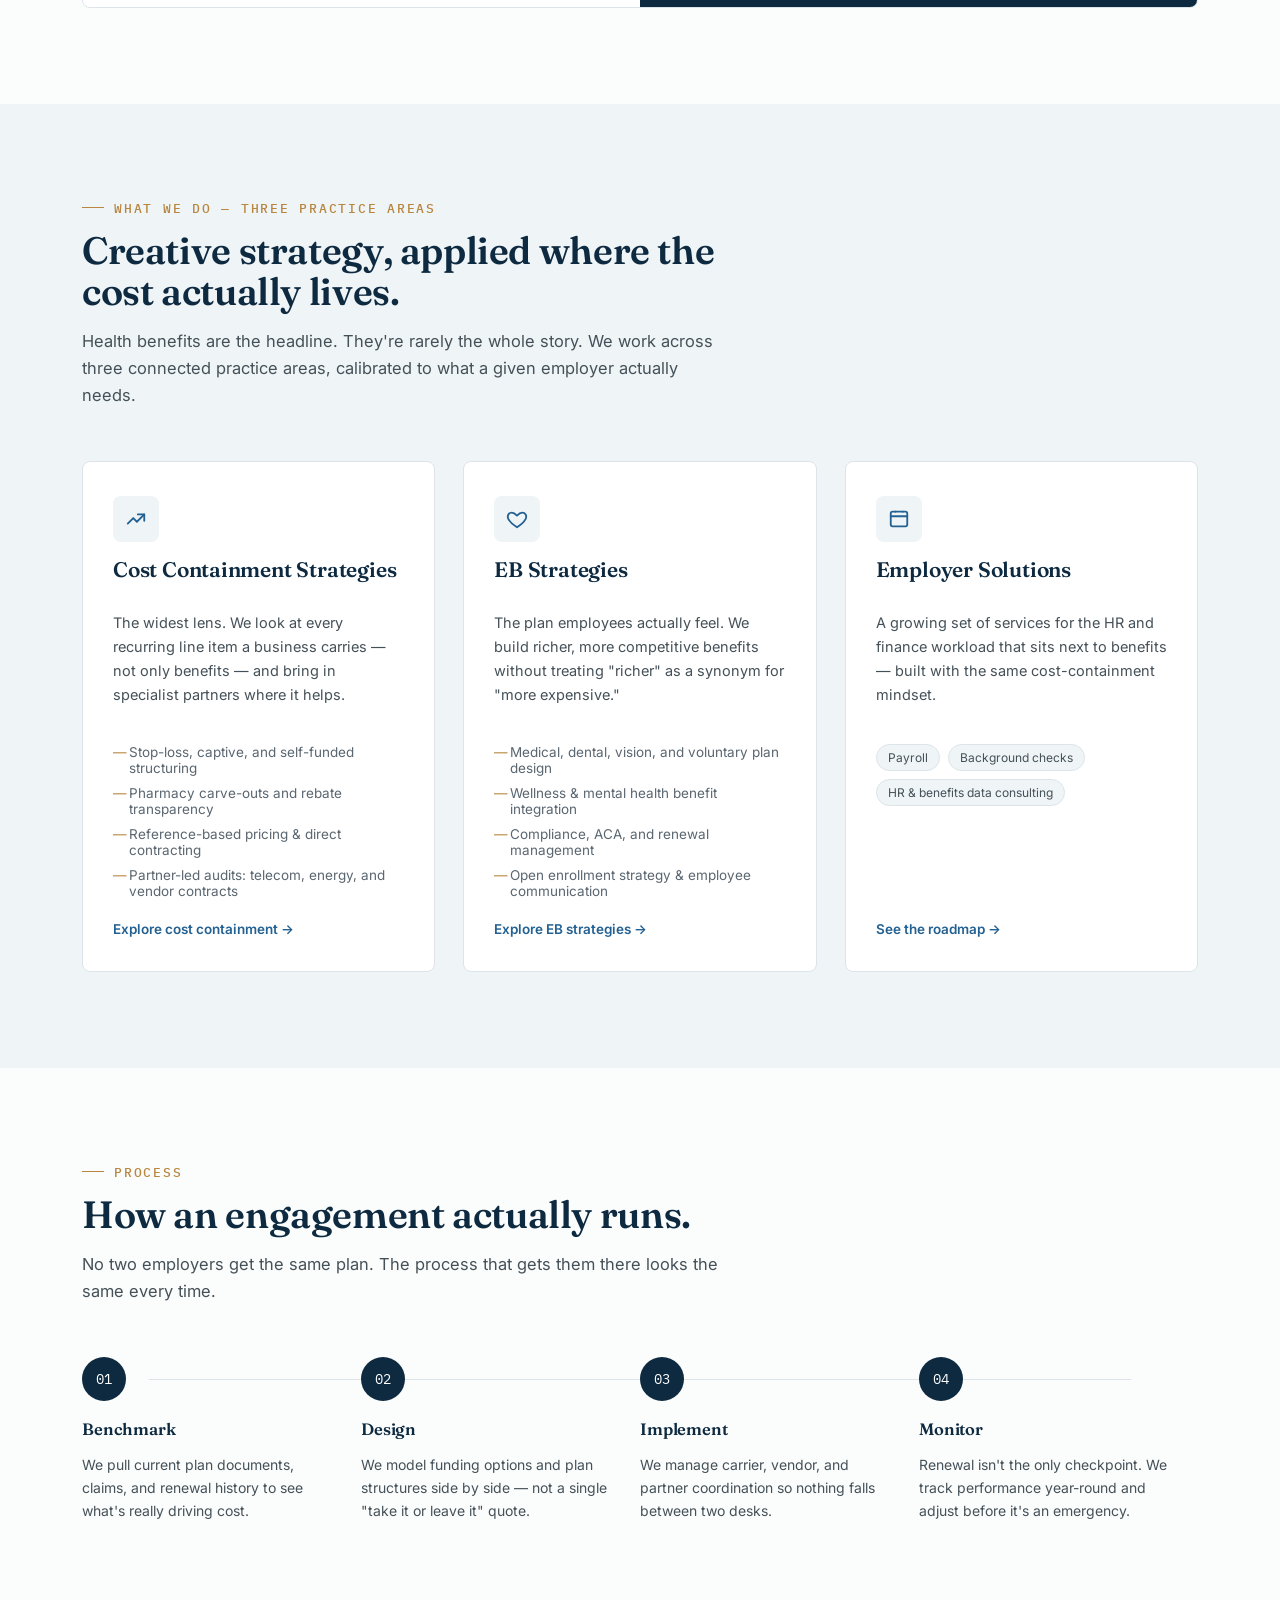
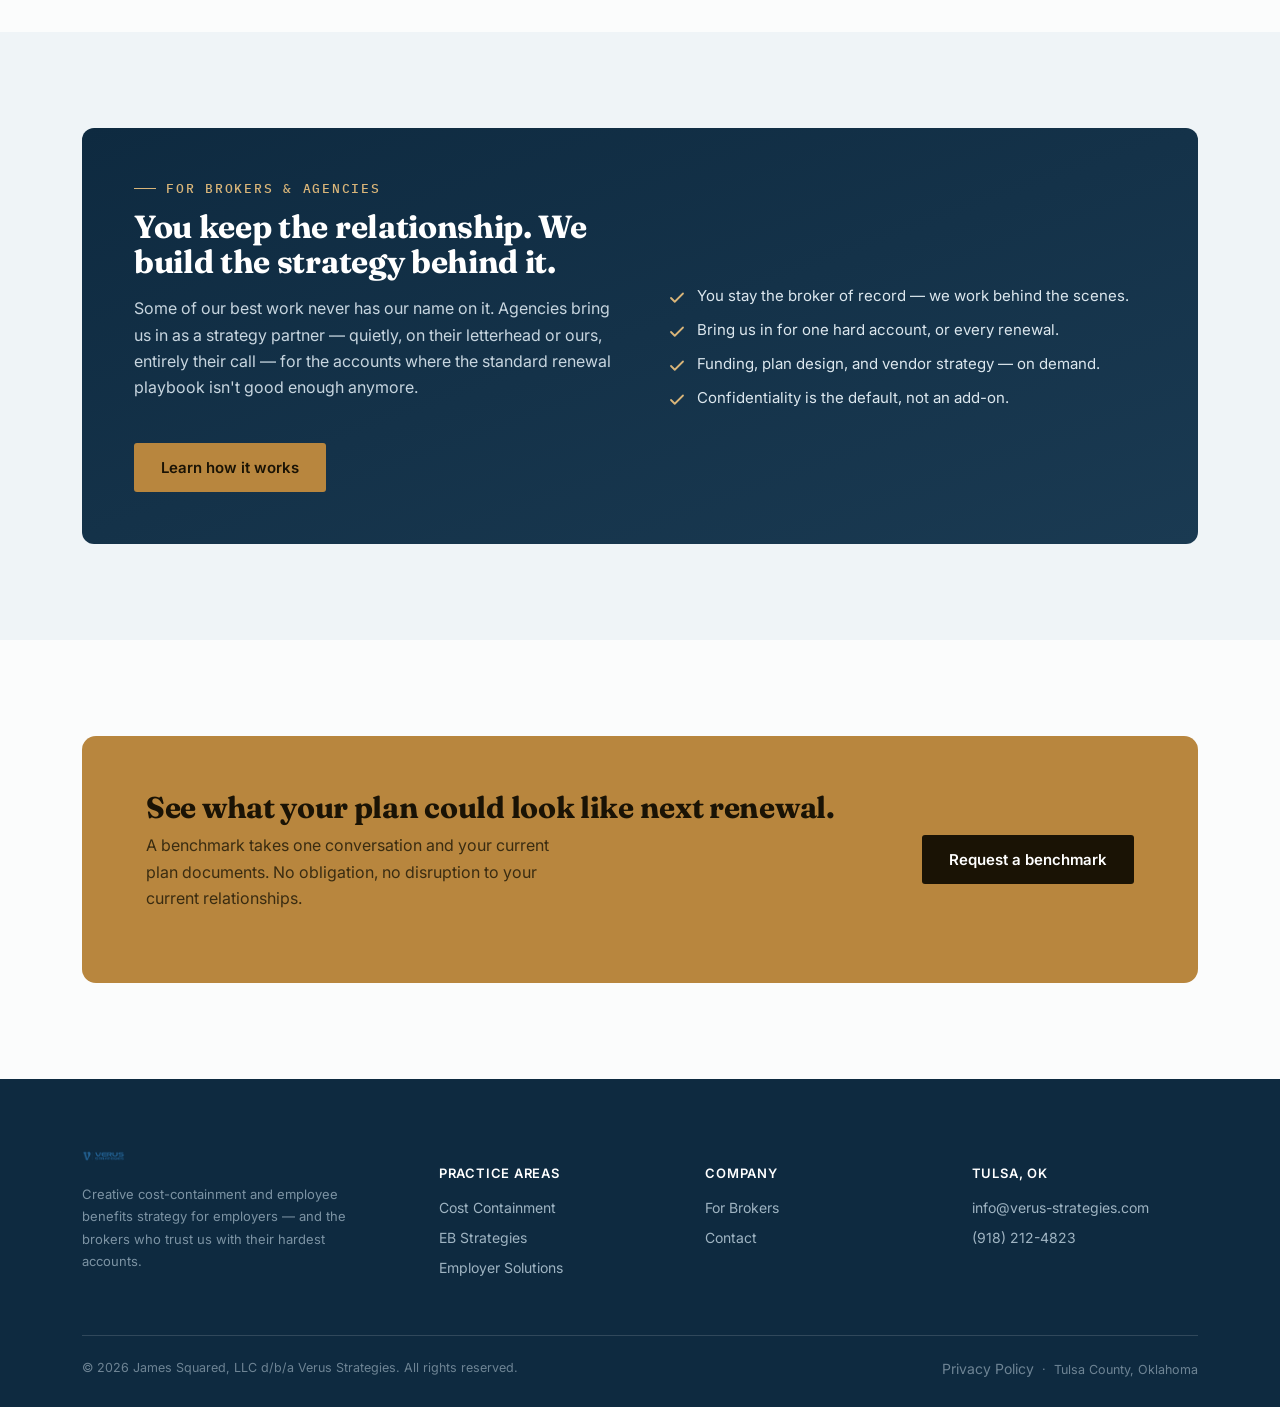
==== commit 8198b501: "Replace placeholder wordmark with real brand logo Swap the CSS-generated "V" placeholder logo in the" ====
--- a/index.html
+++ b/index.html
@@ -13,6 +13,7 @@
 <meta name="twitter:title" content="Cost Containment & Employee Benefits Strategy | Verus Strategies">
 <meta name="twitter:description" content="Verus Strategies builds creative cost-containment and employee benefits strategy for employers in Tulsa, OK and beyond — and partners confidentially with brokers on their hardest accounts.">
 <meta name="theme-color" content="#236192">
+<link rel="icon" type="image/png" href="assets/images/verus-icon-blue.png">
 <title>Verus Strategies — Cost Containment & Employee Benefits Strategy</title>
 <link rel="preconnect" href="https://fonts.googleapis.com">
 <link rel="preconnect" href="https://fonts.gstatic.com" crossorigin>
@@ -47,7 +48,7 @@
 
 <header>
   <nav class="wrap">
-    <a href="index.html" class="logo"><span class="logo-mark"><span class="logo-glyph">V</span><span class="logo-text">Verus Strategies</span></span></a>
+    <a href="index.html" class="logo"><img src="assets/images/verus-logo-blue.png" alt="Verus Strategies" height="32"></a>
     <div class="nav-links">
       <a href="cost-containment.html">Cost Containment</a>
       <a href="eb-strategies.html">EB Strategies</a>
@@ -258,7 +259,7 @@
   <div class="wrap">
     <div class="footer-grid">
       <div>
-        <div class="foot-logo"><span class="logo-mark on-dark footer-size"><span class="logo-glyph">V</span><span class="logo-text">Verus Strategies</span></span></div>
+        <div class="foot-logo"><img src="assets/images/verus-logo-white.png" alt="Verus Strategies" height="26"></div>
         <p class="foot-note">Creative cost-containment and employee benefits strategy for employers — and the brokers who trust us with their hardest accounts.</p>
       </div>
       <div>
--- a/assets/style.css
+++ b/assets/style.css
@@ -309,24 +309,6 @@
 }
 
 
-/* Logo mark — pure CSS wordmark (swap for the real logo file whenever convenient) */
-.logo-mark{display:inline-flex;align-items:center;gap:9px;}
-.logo-mark .logo-glyph{
-    width:26px;height:26px;border-radius:6px;
-    background:var(--blue);
-    color:#fff;font-family:'Fraunces',serif;font-weight:650;font-size:16px;
-    display:flex;align-items:center;justify-content:center;
-    flex-shrink:0;
-}
-.logo-mark .logo-text{
-    font-family:'Fraunces',serif;font-weight:600;font-size:16px;letter-spacing:0.01em;color:var(--navy);
-    white-space:nowrap;
-}
-.logo-mark.on-dark .logo-glyph{background:#fff;color:var(--navy);}
-.logo-mark.on-dark .logo-text{color:#fff;}
-.logo-mark.footer-size .logo-glyph{width:22px;height:22px;font-size:13px;border-radius:5px;}
-.logo-mark.footer-size .logo-text{font-size:14px;}
-
 .compare .verus .eyebrow::before{background:var(--brass-light);}
 .compare h3{font-size:20px;margin:10px 0 18px;font-weight:600;}
 .compare ul{margin:0;padding:0;list-style:none;}
